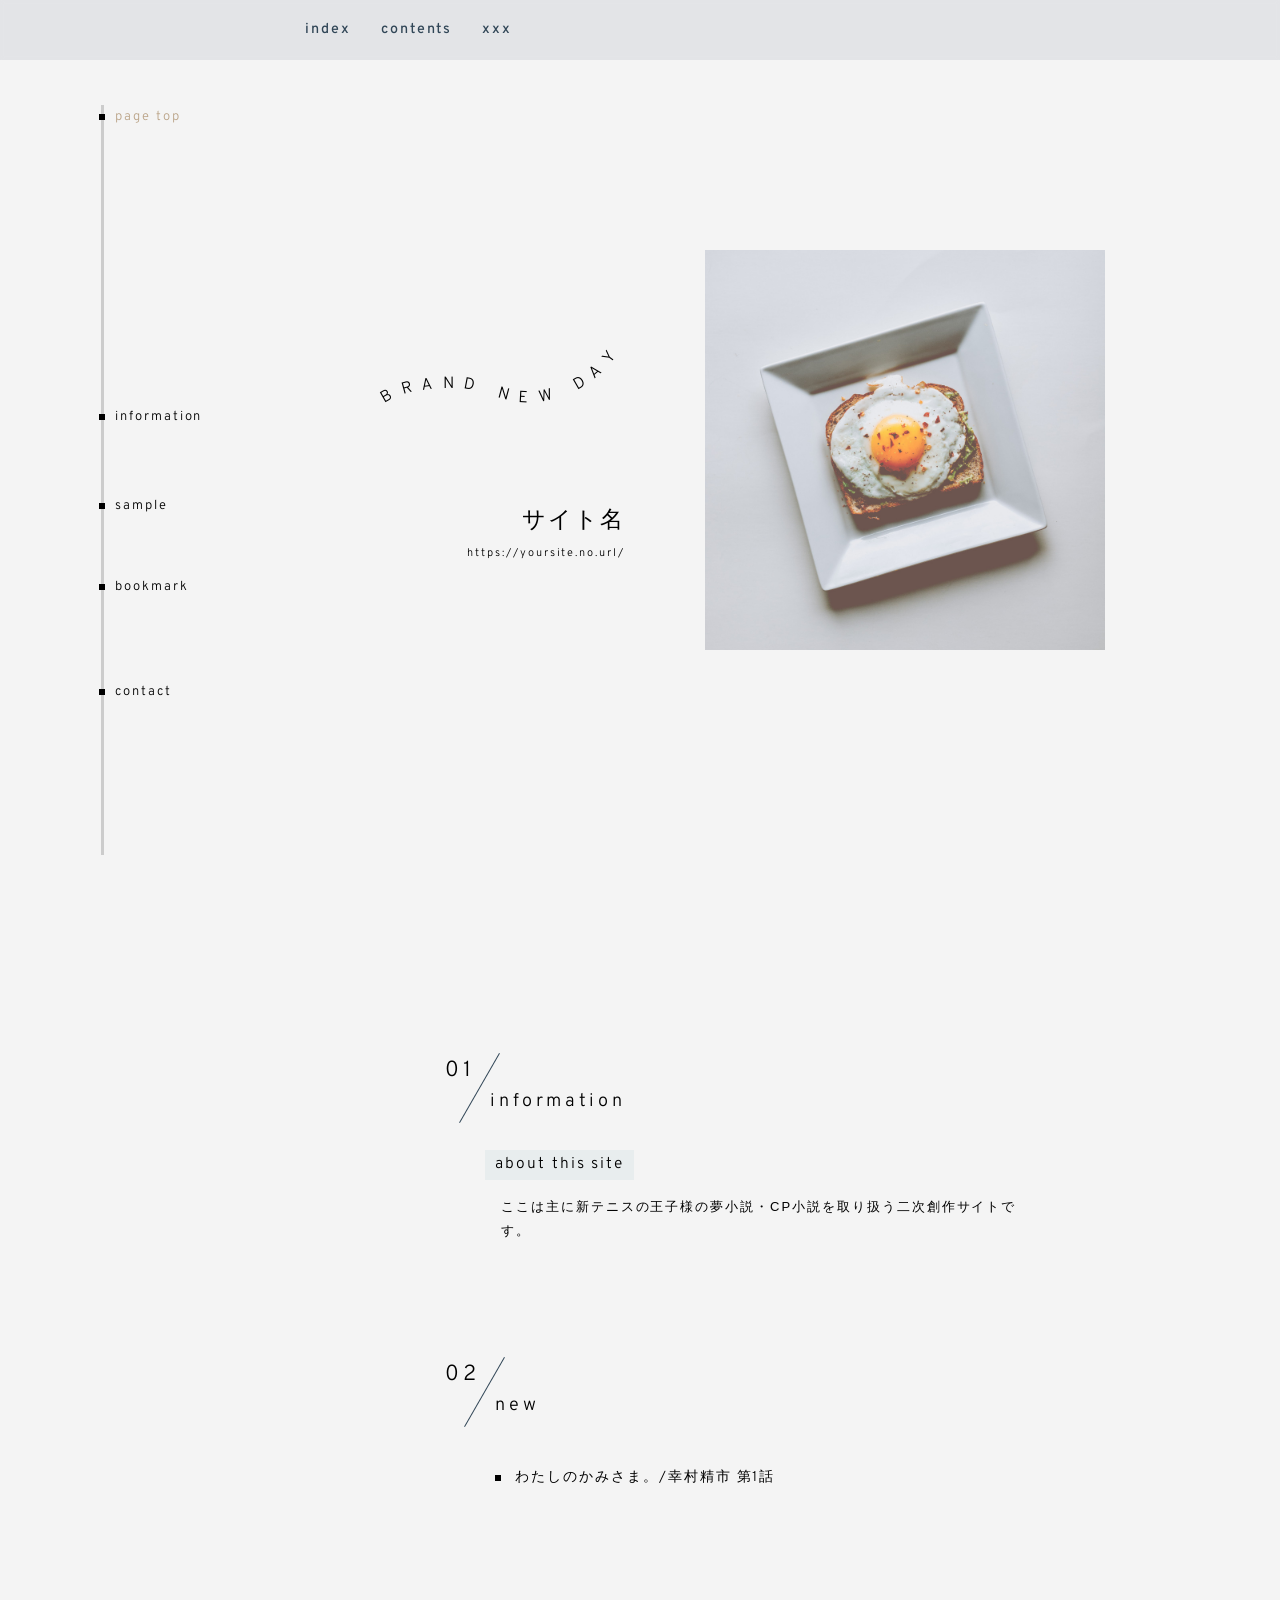
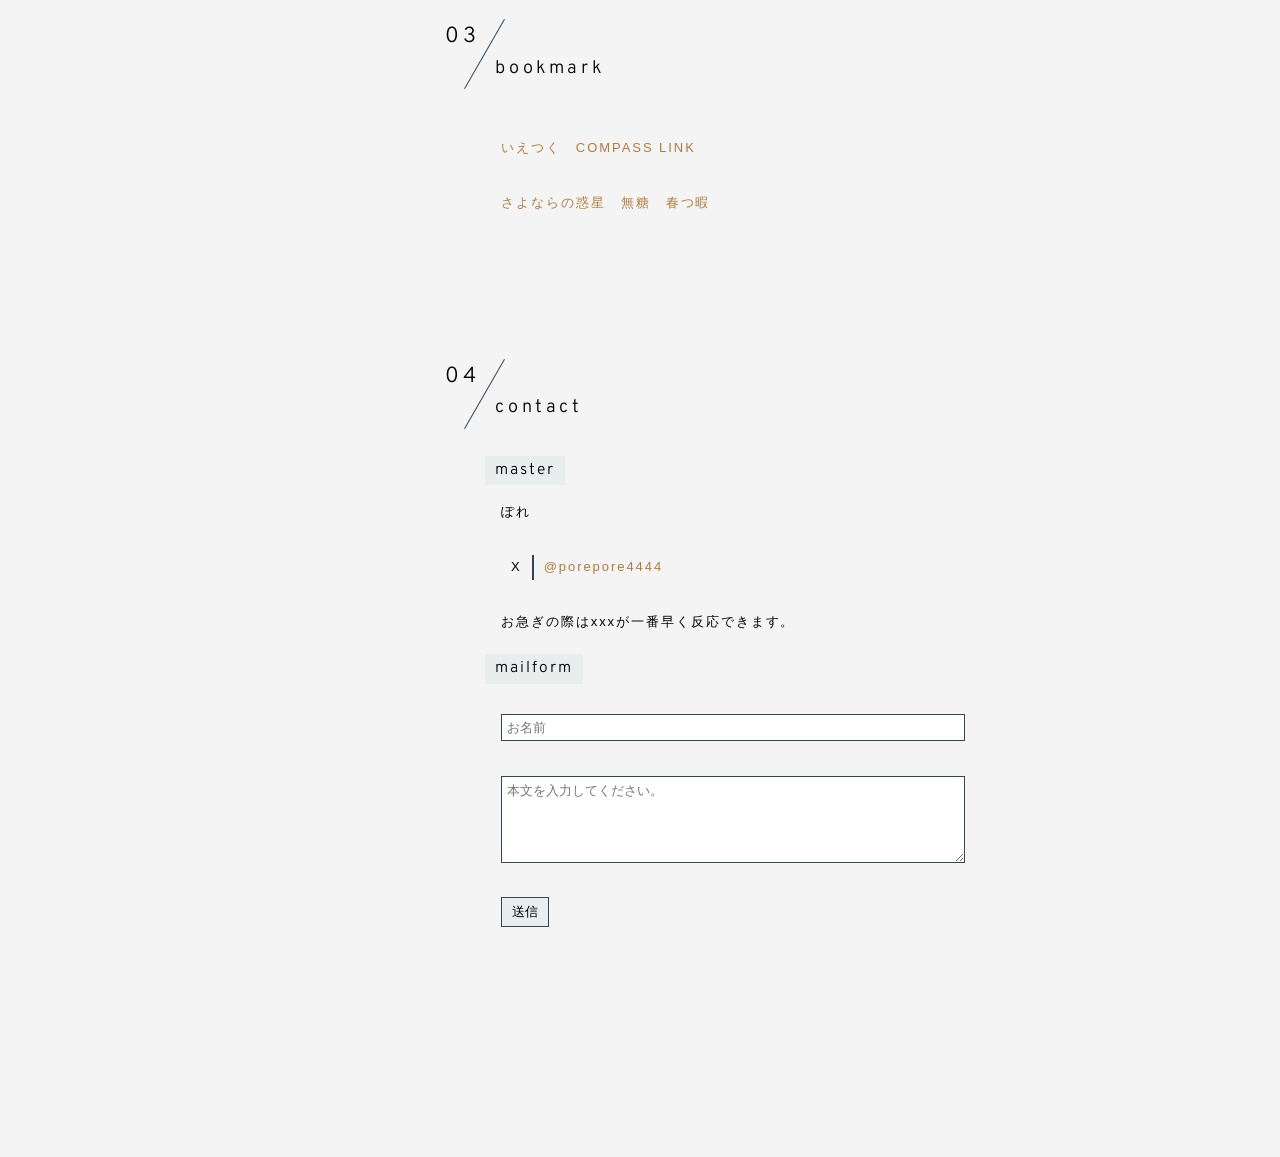
==== design84/index.html @ 9595128a "Update index.html" ====
<!DOCTYPE html>
<html lang="ja">
<head>
<META NAME="GOOGLEBOT" CONTENT="NOINDEX,NOFOLLOW,NOARCHIVE">
<META NAME="ROBOTS" CONTENT="NOARCHIVE,NOINDEX,NOFOLLOW">
<meta name="robots" content="noindex,nofollow,noarchive">
<meta http-equiv="cache-control" content="no-cache">
<meta charset="UTF-8">
<title>7 AM</title>
<meta name="viewport" content="width=device-width, initial-scale=1.0, maximum-scale=1.0, minimum-scale=1.0">
<link rel="stylesheet" type="text/css" href="css/reset.css" media="screen">
<link rel="stylesheet" type="text/css" href="css/design84.css" media="screen">
<link rel="icon" type="image/png" href="img/design84_favicon.png">
</head>
<body>
<!-- ナビゲーション -->
<nav id="navs" class="navs">

    <!-- 「MENU」ボタン（スマホのみ表示） -->
    <div class="navTrigger" id="navTrigger"></div>

    <div class="navWrap">
        <!-- メインナビ（ページ外リンク） -->
        <ul class="mainNav">
        <li><a href="design84.html">index</a></li>
        <li><a href="design84_main.html">contents</a></li>
        <li><a href="URL">xxx</a></li>
        </ul>

        <!-- サイドナビ（ページ内リンク） -->
        <ul id="sideNav" class="sideNav">
        <li><a href="#link_header">page top</a></li>
        <li><a href="#link_info">information</a></li>
        <li><a href="#link_sample">sample</a></li>
        <li><a href="#link_bkm">bookmark</a></li>
        <li><a href="#link_contact">contact</a></li>
        </ul>
    </div><!-- /navWrap -->
</nav><!-- /navs -->


<!-- メイン -->
<div id="allWrap" class="allWrap">

<!-- ヘッダー -->
<header id="link_header" class="mainHeader">

    <div class="headerInfo">
        <div class="wave">
            <svg viewBox="0 0 500 200" xmlns="http://www.w3.org/2000/svg">
            <path id="MyPath"
            fill="none" stroke="#0000"
            d="M 15.86,148.27
            C 23.20,138.92 75.51,114.02 154.51,115.18
            228.91,118.54 249.62,149.06 322.34,144.77
            391.84,135.99 480.78,84.99 493.65,7.64" />
            <text fill="#000" x="50%" textLength="500" lengthAdjust="spacing" text-anchor="middle" dominant-baseline="middle">
                <!-- ↓波状文字の内容変更はここ -->
                <textPath href="#MyPath">brand new day</textPath>
            </text>
            </svg>
        </div><!-- /wave -->

        <div class="siteName">
            <h1><span>サイト名</span></h1>
            <div class="url">https://yoursite.no.url/</div>
        </div><!-- /siteName -->
    </div><!-- /headerInfo -->

</header><!-- /mainHeader -->


<!-- メインコンテンツ -->
<main id="contentsWrap" class="contentsWrap h2-count">

    <section class="box" id="link_info">
        <h2>information</h2>
        <h3><span>about this site</span></h3>
        <p>ここは主に新テニスの王子様の夢小説・CP小説を取り扱う二次創作サイトです。</p>
    </section>

    <section class="box" id="link_sample">
        <h2>new</h2>
         <!--<h2 class="h2-plain"><span>!?</span>heading2</h2>
        <h3><span>heading3</span></h3>-->
        <h4>わたしのかみさま。/幸村精市 第1話</h4>
        <!--<p><a href="">リンク</a>と<em>強調</em>と<strong>もっと強調</strong></p>-->
    </section>

    <section class="box" id="link_bkm">
        <h2>bookmark</h2>

        <!-- 横並びリスト -->
        <ul class="list space">
            <li><a href="https://ietsuku.i-ra.site/">いえつく</a></li>
            <li><a href="https://compslink.jp/">COMPASS LINK</a></li>
        </ul>
        <ul class="list space">
            <li><a href="https://nanos.jp/coeno/">さよならの惑星</a></li>
            <li><a href="https://ragusnon.wwww.jp/">無糖</a></li>
            <li><a href="https://weeisour.daa.jp/">春つ暇</a></li>
        </ul>
    </section>

    <section class="box" id="link_contact">
        <h2>contact</h2>
        <h3><span>master</span></h3>
        <p>ぽれ</p>
        <dl class="list2 space">
            <dt>X</dt>
            <dd><a href="https://x.com/porepore4444">@porepore4444</a></dd>
        </dl>

        <p>お急ぎの際はxxxが一番早く反応できます。</p>
        <h3><span>mailform</span></h3>

        <!-- メールフォーム（ダミー） -->
        <form class="mailForm space">
            <input type="text" placeholder="お名前" class="enter"><br>
            <textarea placeholder="本文を入力してください。" cols="30" rows="5" class="enter"></textarea><br>
            <input type="submit" value="送信" class="button">
        </form>
    </section>

</main><!-- /contentsWrap h2-count -->
</div><!-- /allWrap -->

<!-- フッター（削除OK※デフォルト非表示） -->
<footer class="mainFooter">designed by <a href="https://ragusnon.wwww.jp" rel="noopener">無糖</a></footer>

<!-- jQuery -->
<script src="https://ajax.googleapis.com/ajax/libs/jquery/3.4.1/jquery.min.js"></script>
<script src="js/design84_script.js"></script>
</body>
</html>
---- design84/css/design84.css ----
@charset "utf-8";


@import url('https://fonts.googleapis.com/css2?family=Overpass:wght@300..500&display=swap');

/* フォントのライセンス表記 */
/*
'Overpass' is licensed under the Open Font License.
https://fonts.google.com/specimen/Overpass
*/


/* 基本設定 */

:root {
    --lightColor: #e8edee;
    --darkColor: #314657;
}
html {
    background: transparent;
    font-size: 62.5%;
}
body {
    background: #f4f4f4;
    color: #000;
    min-height: 100vh;
    font-size: 1.3rem;
    font-family: 'メイリオ', 'ヒラギノ角ゴ', sans-serif;
    letter-spacing: .15em;
    line-height: 1.9;
}
a {
    text-decoration: none;
    color: #af7c3f;
}

/* フォント指定まとめて */
h2,
h3,
h4,
.navs,
.mainHeader,
.siteName,
.arch {
    font-family: 'Overpass','メイリオ', 'ヒラギノ角ゴ', sans-serif;
    font-weight: 300;
}



/* 見出し */

h2 {
    display: flex;
     align-items: flex-end;
     gap: 5px;
    position: relative;
     left: -30px;
    margin: 20px 0 10px;
    padding: 10px 0 20px;
    box-sizing: border-box;
    font-size: 1.4em;
    letter-spacing: .2em;
}
h2 > span {
    margin: auto 0 5px;
}
h2::after {
    order: -1;
    content: '';
    display: block;
    position: relative;
    width: 1px;
    height: 80px;
    margin-right: 5px;
    border-left: var(--darkColor) solid 1px;
    box-sizing: border-box;
    transform: translateY(8px) rotate(30deg);
}
.h2-count {
    counter-reset: count;
}
.h2-count h2::before {
    counter-increment: count;
    content: counter(count, decimal-leading-zero);
}
h2 > span,
.h2-count h2::before {
    order: -2;
    margin: 10px 0 auto;
    font-size: 1.2em;
}
.h2-count .h2-plain::before {
    content: none;
}
h3 {
    padding-left: 1rem;
    margin: 20px 0 15px;
    font-size: 1.2em;
}
h2 + h3 {
    margin-top: 0px;
}
h3 > span {
    display: inline-block;
    padding: 0px 10px;
    background: var(--lightColor);
    box-sizing: border-box;
}
h4 {
    margin: 20px 20px 15px;
    font-size: 1.1em;
}
h4::before {
    content: '';
    display: inline-block;
    width: 6px;
    height: 6px;
    margin-right: 1em;
    background: #000;
}
/* 日本語用サイズ調整 */
.ja {
    font-size: 90%;
    line-height: 2.4;
}



/* リスト */

ul,
ol {
    list-style: none;
}

/* 横並び（ブックマーク） */
.list {
    display: flex;
    gap: 15px;
}

/* 項目ごと（SNS） */
.list2 {
    display: grid;
    grid-template-columns: auto 1fr;
    grid-template-rows: auto;
    gap: 15px 10px;
}
.list2 dt {
    padding: 0 10px;
    border-right: var(--darkColor) solid 2px;
    text-align: center;
}



/* フォーム系 */

input[type],
textarea {
    -webkit-appearance: none;
    appearance: none;
    border: var(--darkColor) solid 1px;
    border-radius: 0;
    box-sizing: border-box;
    font-family: inherit;
    font-size: inherit;
}
.enter {
    padding: 5px;
}
.button {
    padding: 5px 10px;
    background: var(--lightColor);
}

/* メールフォーム */
.mailForm {
    display: flex;
     flex-direction: column;
    width: 80%;
}
.mailForm .enter {
    margin-bottom: 10px;
}
.mailForm .button {
    margin-right: auto;
}



/* 強調 */

em {
    border-bottom: #fca54d solid 2px;
    font-style: normal;
}
strong {
    background: #eedecf;
}



/* 段落、余白 */

p {
    margin: 0 2em;
}
.box {
    position: relative;
    padding: 10px ;
    margin: 50px 0;
}
.space {
    margin: 30px 2em;
}
*[id^="link_"] {
    scroll-margin: 80px;
}
.column-2 {
    columns: 2;
}

.allWrap {
    position: relative;

    margin: 0 0 10vh 250px;
    box-sizing: border-box;
}
.contentsWrap {
    width: 55%;
     min-width: 600px;
    padding: 50px 0;
    margin: auto;
}



/* メインコンテンツ */

/* 名前変換フォーム */
.nameChange .enter {
    width: 10em;
}

/* 長編リスト */
.longList {
    display: grid;
     grid-template-columns: 1fr 1fr;
     gap: 20px 50px;
    position: relative;
    height: 100%;

}
.longList li {
    display: flex;
     flex-direction: column;
     gap: 1rem;
    padding: 20px;
    border-left: var(--darkColor) solid 2px;
    box-sizing: border-box;
}
.longList li > img {
    width: 200px;
    height: 40px;
    background: #ead47e;
    object-fit: cover;
    object-position: center;
}
.longInfo {
    color: #777;
    font-size: 1.1rem;
}

/* 短編リスト */
.shortList {
    columns: 2;
}

h4 + .shortList {
    margin-top: 1em;
}
.shortList li {
    margin-bottom: 3px;
}
.shortList li > span {
    margin-left: 1em;
    color: #777;
}
.shortList a:visited {
    color: #b5a58f;
}


/* 本文ページ */
.textWrap {
    width: 90%;
    margin: 0 auto 10vh;
    font-size: 1.1em;
    line-height: 2;
}
.textWrap h2 {
    margin-left: 1em;
}
.textWrap p {
    text-indent: 1em;
}
.atogaki {
    padding: 40px;
    border-top: var(--darkColor) solid 1px;
    font-size: 1.2rem;
    text-align: center;
}



/* ナビゲーション */

.navs {
    position: fixed;
     top: 0;
    z-index: 3;
    backdrop-filter: blur(2px);
}
.navTrigger {
    display: none;
}

/* サイドナビ（ページ内リンク） */
.sideNav {
    position: fixed;
     top: calc(5vh + 60px);
     left: 100px;
    min-width: 150px;
    height: calc(90vh - 60px);
    transition: .5s;
}
.sideNav::before {
    content: '';
    display: block;
    position: absolute;
     top: 0;
     left: 1px;
    width: 2px;
    height: 100%;
    border-left: #ccc solid 3px;
}
.sideNav li > a {
    display: flex;
     align-items: center;
     gap: 10px;
    position: relative;
    max-width: 150px;
    color: #000;
    transition: .3s;
    word-break: break-all;
    z-index: 2;
}
.sideNav li > .js_active {
    position: absolute;
     left: -1px;
}
.sideNav li > a::before {
    flex-shrink: 0;
    content: '';
    display: inline-block;
    width: 6px;
    height: 6px;
    background: #000;
}
.sideNav li .active {
    color: #baa387;
}

/* メインナビ（ページ外リンク） */
.mainNav {
    display: flex;
     align-items: center;
     gap: 0 20px;
    position: relative;
    width: 100vw;
    height: 60px;
    padding: 10px 0 10px 300px;
    background: #d3d5da7d;
    box-sizing: border-box;
    z-index: 2;
}
.mainNav li {
    font-size: 1.1em;
}
.mainNav li a {
    display: inline-block;
    position: relative;
    padding: 3px 5px;
    color: var(--darkColor);
    font-weight: 500;
}



/* ヘッダー */

.mainHeader {
    display: flex;
     justify-content: center;
     align-items: center;
     gap: 30px;
    min-height: 100vh;
    margin-right: 50px;
    box-sizing: border-box;
}
.mainHeader::after {
    flex-basis: 400px;
    content: '';
    display: block;
    width: 400px;
    height: 400px;
    margin-left: 50px;
    background: url('../img/design84_main.jpg') center / contain no-repeat;
}

/* 波状文字 */
.wave {
    align-self: flex-start;
    width: 250px;
    text-align: center;
    font-size: 2.5em;
    text-transform: uppercase;
}

.headerInfo {
    display: flex;
     flex-direction: column;
     justify-content: center;
     align-items: flex-end;
     gap: 50px 0;
    height: 100vh;
    padding: 10vh 0 100px;
    box-sizing: border-box;
    text-align: right;
}
.siteName h1 {
    font-size: 1.8em;
    font-weight: normal;
}
.url {
    font-size: 1.1rem;
}



/* フッター（削除OK※デフォルト非表示） */

.mainFooter {
    display: none;
    margin: 15vh 0 10vh;
    font-size: 1rem;
    text-align: center;
    opacity: .4;
}
.mainFooter a {
    color: #baa387;
}


/* レスポンシブ調整用 */
@media(max-width:850px) {
    body {
        background: #fff;
        font-size: 1.2rem;
    }
    h2 {
        left: 0;  
        font-size: 1.2em;
    }
    h2::after {
        height: 50px;
    }

    *[id^="link_"] {
        scroll-margin: 40px;
    }
    .box {
        padding: 0;
    }
    .allWrap {
        width: 90%;
         min-width: 200px;
         max-width: 500px;
        margin: auto;
    }
    .contentsWrap {
        width: 100%;
        min-width: 200px;
        padding: 10px 0;
    }

    .nameChange .enter {
        width: 7em;
    }
    .longList {
        display: block;
    }
    .longList li {
        padding: 10px 20px;
        margin-bottom: 20px;
    }
    .shortList {
        columns: 1;
    }
    .textWrap {
        font-size: 1em;
    }


    .navWrap {
        display: flex;
         justify-content: space-evenly;
        width: 80vw;
         max-width: 400px;
        height: 100vh;
    }
    .navTrigger {
        display: block;
        position: absolute;
         top: 0;
         left: 100%;

    }
    .view .navTrigger {
        width: calc(100vw - 250px);
        height: 100vh;
    }
    .navTrigger::before {
        content: 'menu';
        display: inline-block;
        height: 40px;
        padding: 0 10px;
        backdrop-filter: blur(2px);
        background: #fffb;
        line-height: 40px;
        text-transform: uppercase;
    }
    .view .navTrigger::before {
        content: 'close';
        color: #777
    }
    .navs {
        background: #fffb;
        transform: translateX(-100%);
        transition: .5s;
    }
    .view.navs {
        transform: translateX(0);
    }
    .sideNav {
        display: flex;
         flex-direction: column;
         align-items: center;
        position: relative;
        top: 10vh;
        left: auto;
        right: 20px;
        width: 40%;
         min-width: 130px;
        font-size: 1rem;
        z-index: 3;
    }
    .sideNav::before {
        right: 0%;
        margin-left: auto;
    }
    .sideNav li a {
        display: flex;
         flex-direction: column;
         align-items: center;
        padding: 0 3px 0 10px;
        box-sizing: border-box;
    }
    .sideNav li a::before {
        content: none;
    }
    .sideNav li > .js_active {
        position: absolute;
        left: auto;
        right: 5px;
    }
    .mainNav {
        display: block;
        position: static;
        width: auto;
        height: 90%;
        padding: 10px;
        margin: 10% 0;
        background: #0000;
    }
    .mainNav li {
        margin-bottom: 1em;
    }

    .mainHeader {
        flex-direction: column;
        margin: 0;
    }
    .mainHeader::after {
        order: -1;
        flex-basis: auto;
        width: 200px;
        height: 200px;
        margin: 0 auto;
    }
    .wave {
        width: 200px;
    }
    .headerInfo {
        gap: 0;
        height: auto;
        padding: 0;
    }

    .mainFooter {
        margin: 50px auto;
    }
}
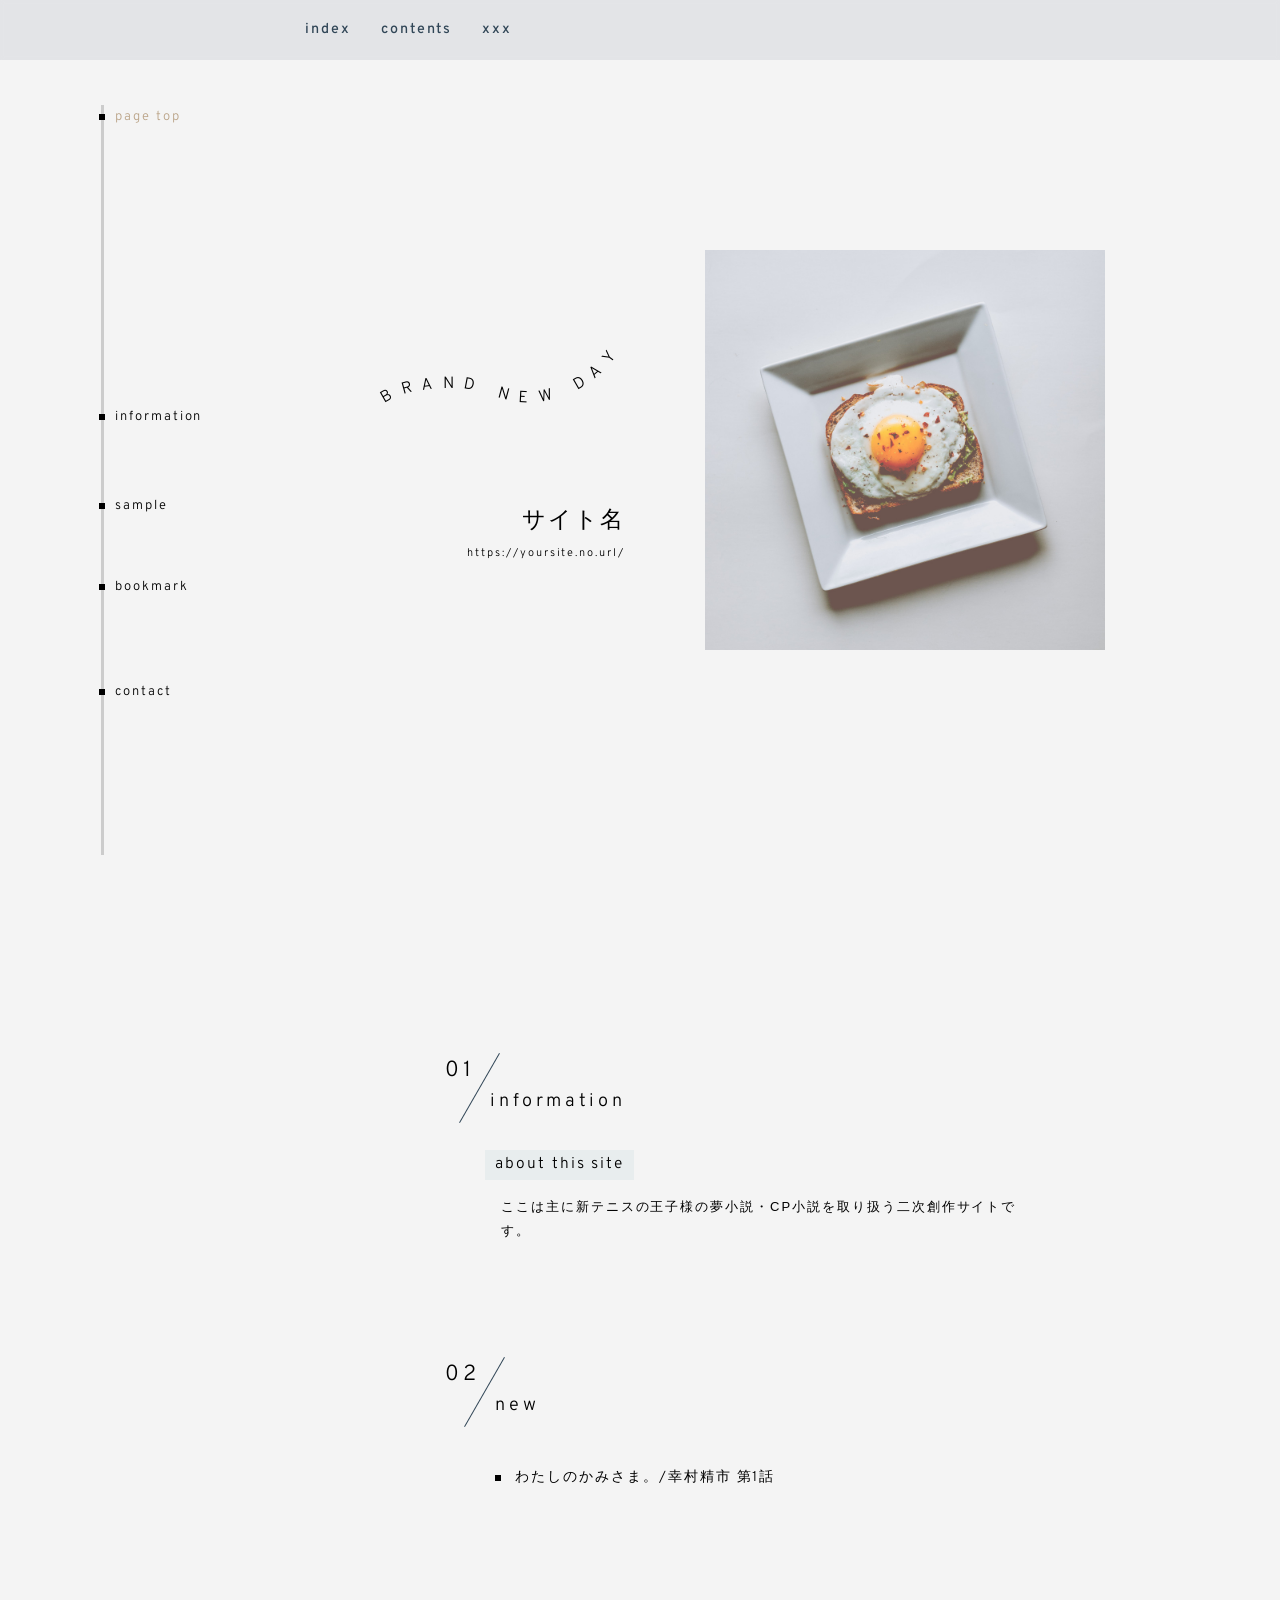
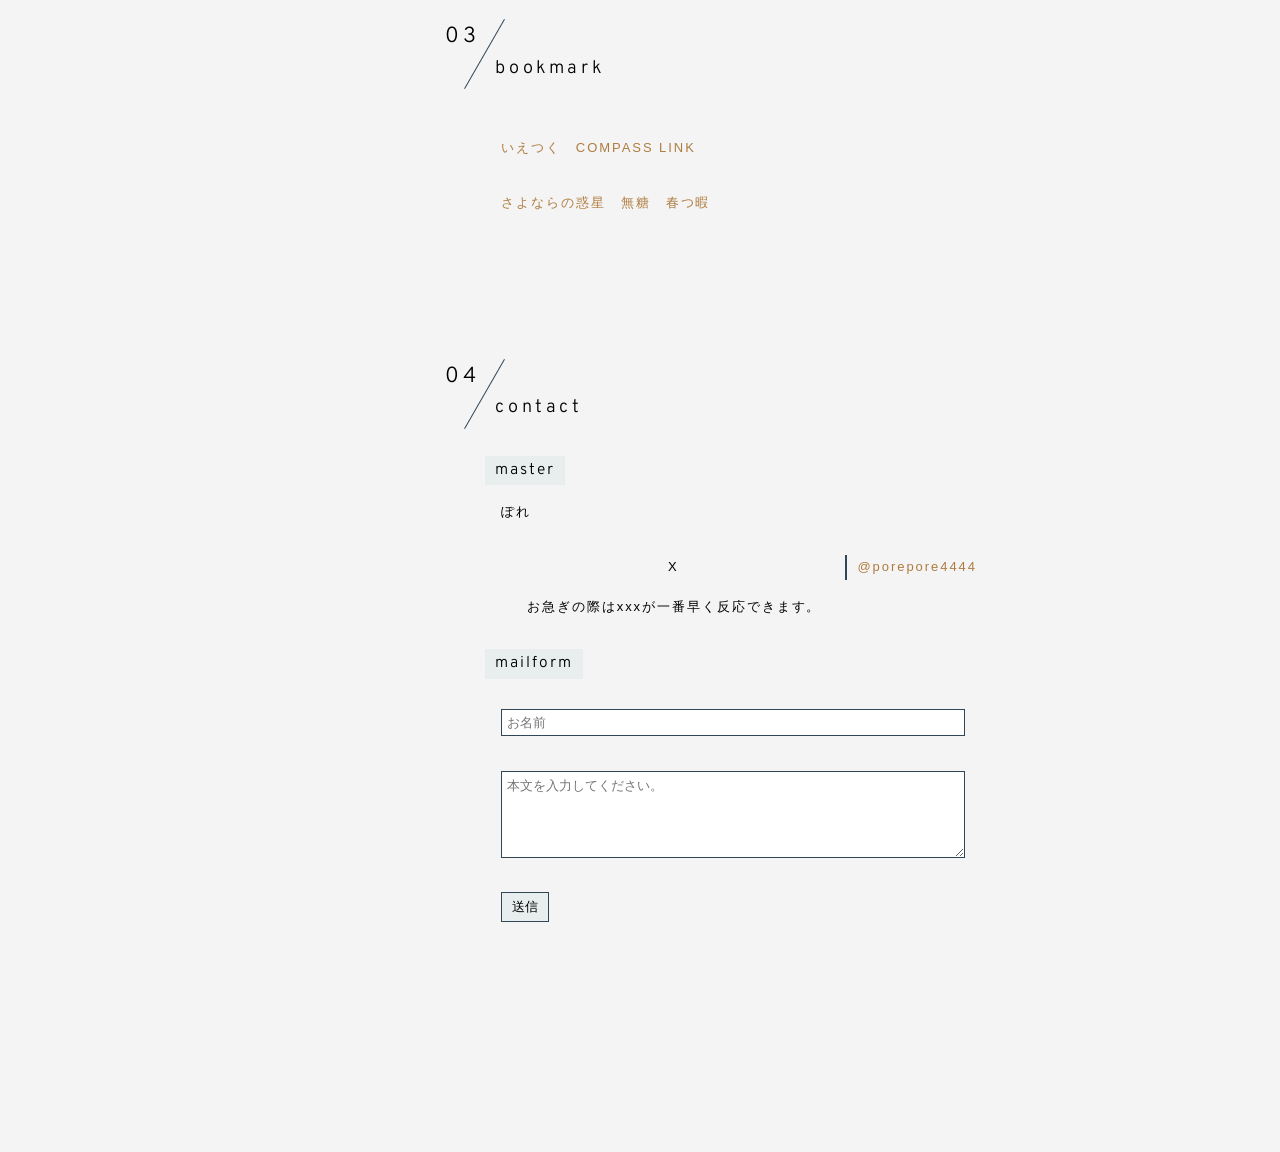
==== commit 2a83e26f: "Update index.html" ====
--- a/design84/index.html
+++ b/design84/index.html
@@ -109,9 +109,8 @@
         <dl class="list2 space">
             <dt>X</dt>
             <dd><a href="https://x.com/porepore4444">@porepore4444</a></dd>
+            <p>お急ぎの際はxxxが一番早く反応できます。</p>
         </dl>
-
-        <p>お急ぎの際はxxxが一番早く反応できます。</p>
         <h3><span>mailform</span></h3>
 
         <!-- メールフォーム（ダミー） -->
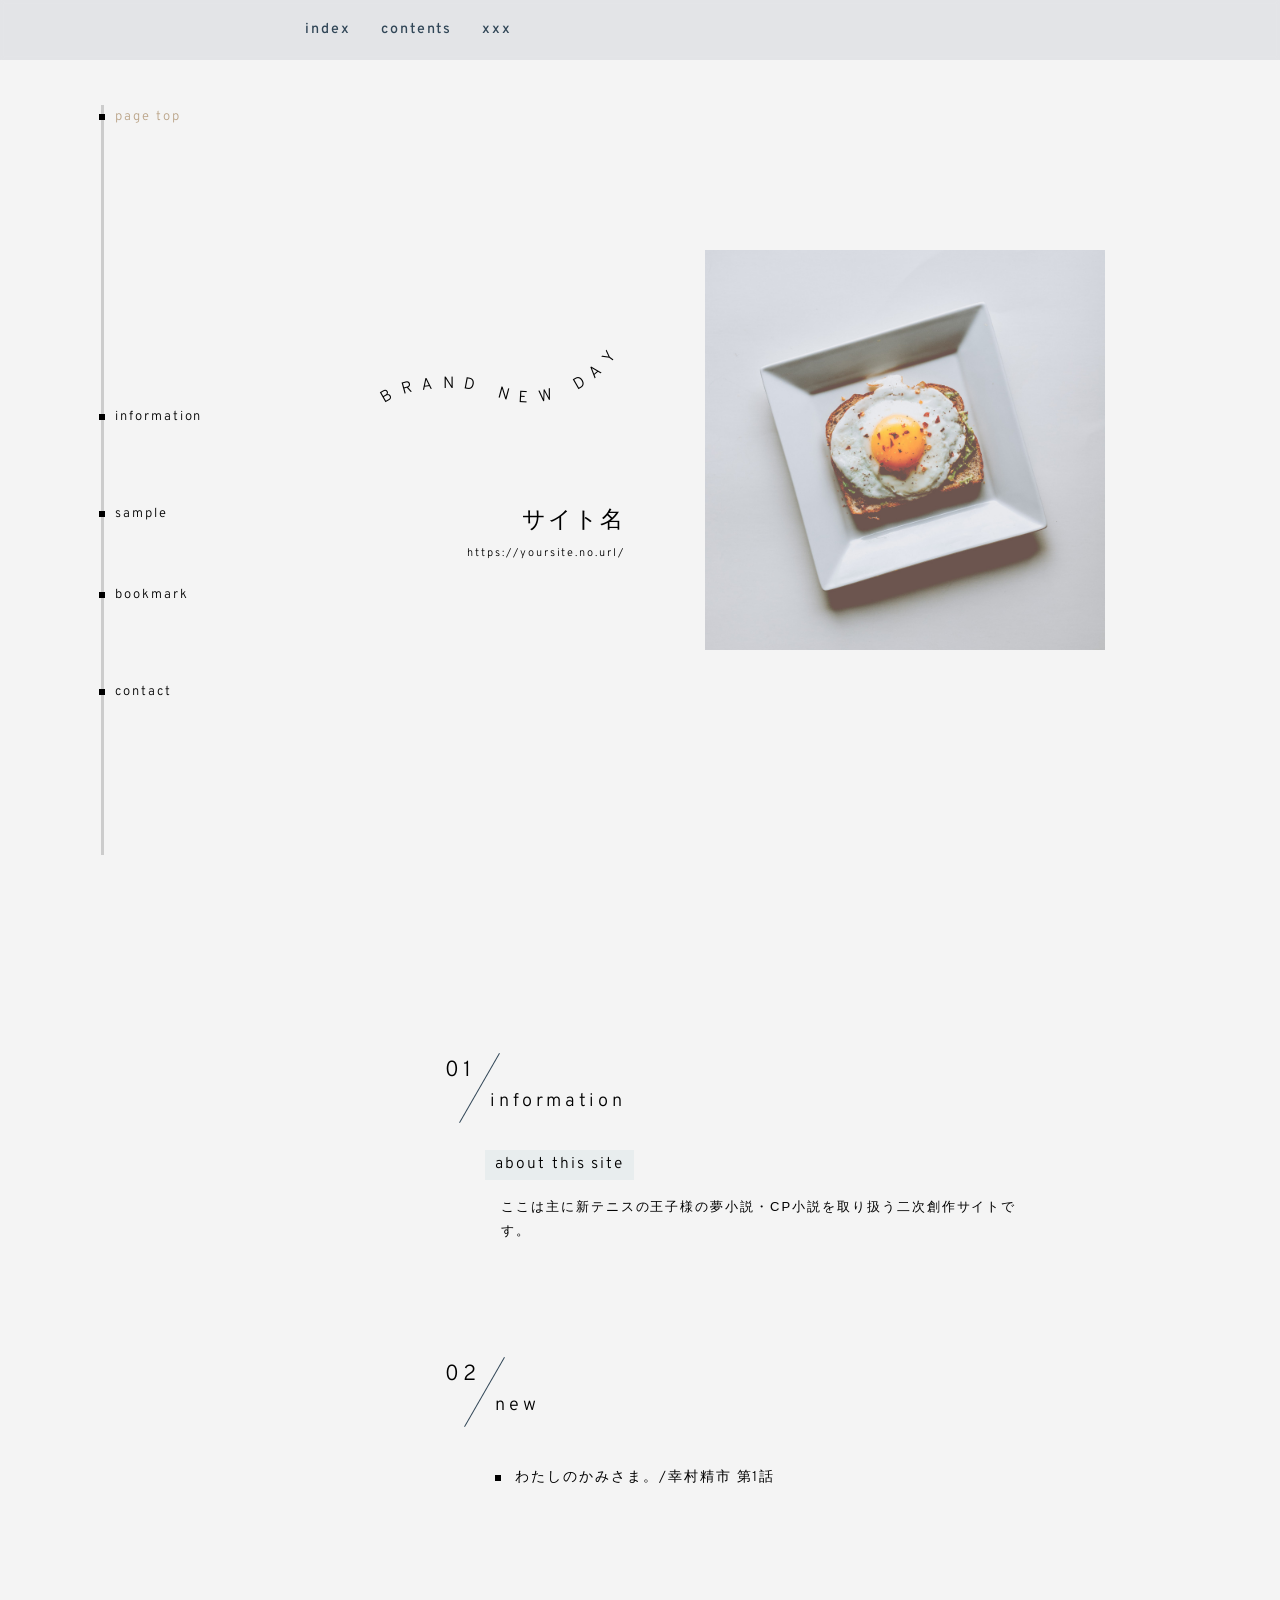
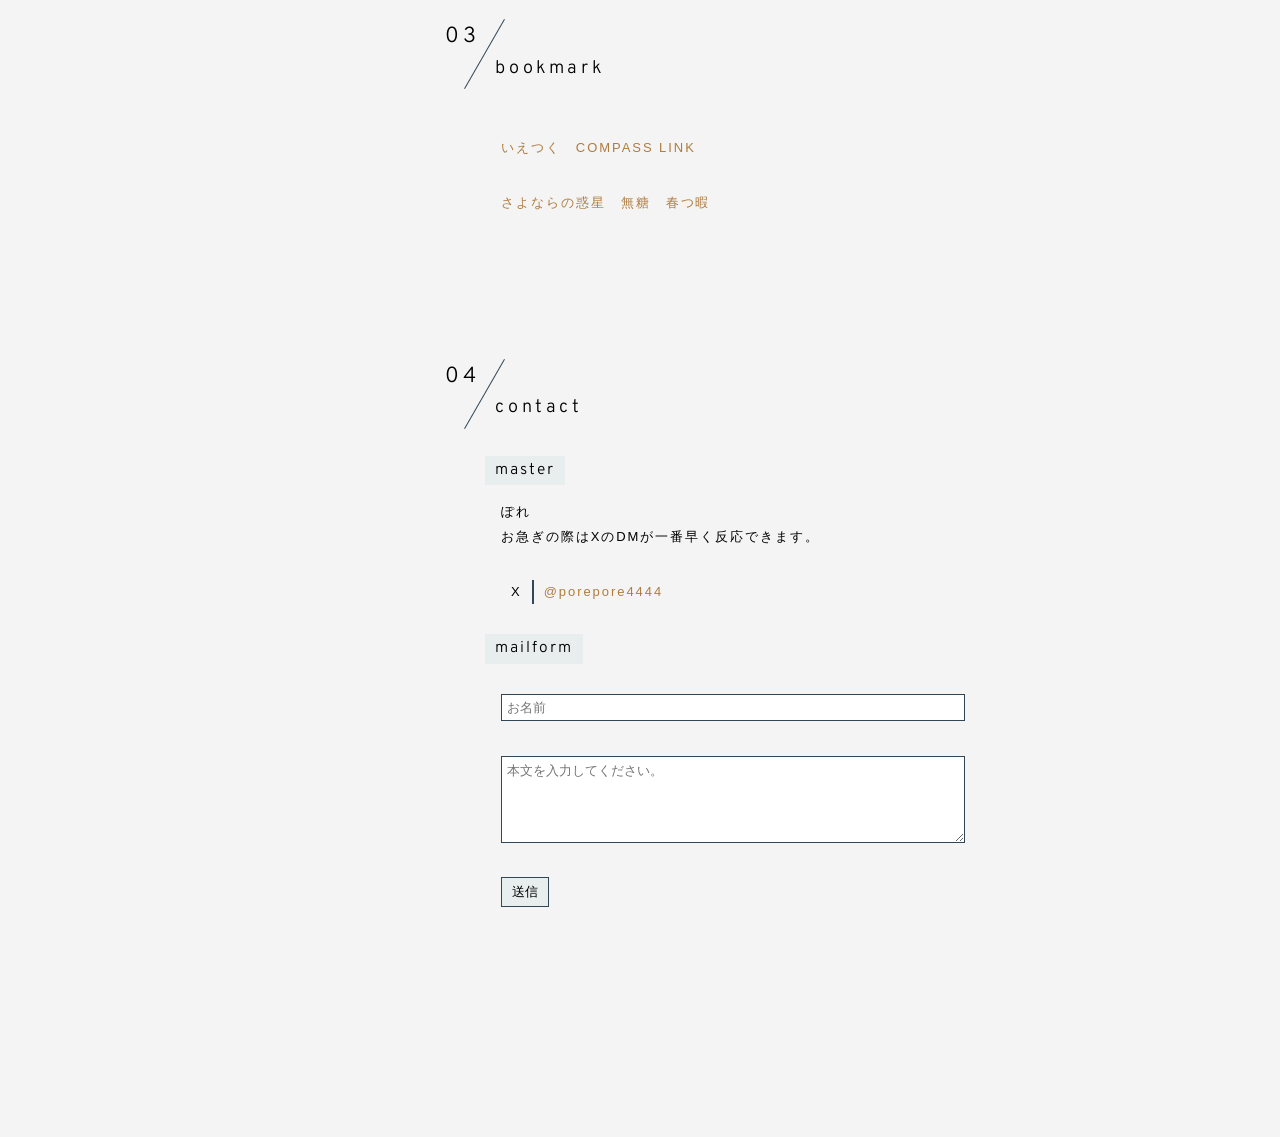
==== commit 211b5b18: "Update index.html" ====
--- a/design84/index.html
+++ b/design84/index.html
@@ -105,11 +105,10 @@
     <section class="box" id="link_contact">
         <h2>contact</h2>
         <h3><span>master</span></h3>
-        <p>ぽれ</p>
+        <p>ぽれ<br>お急ぎの際はXのDMが一番早く反応できます。</p>
         <dl class="list2 space">
             <dt>X</dt>
             <dd><a href="https://x.com/porepore4444">@porepore4444</a></dd>
-            <p>お急ぎの際はxxxが一番早く反応できます。</p>
         </dl>
         <h3><span>mailform</span></h3>
 
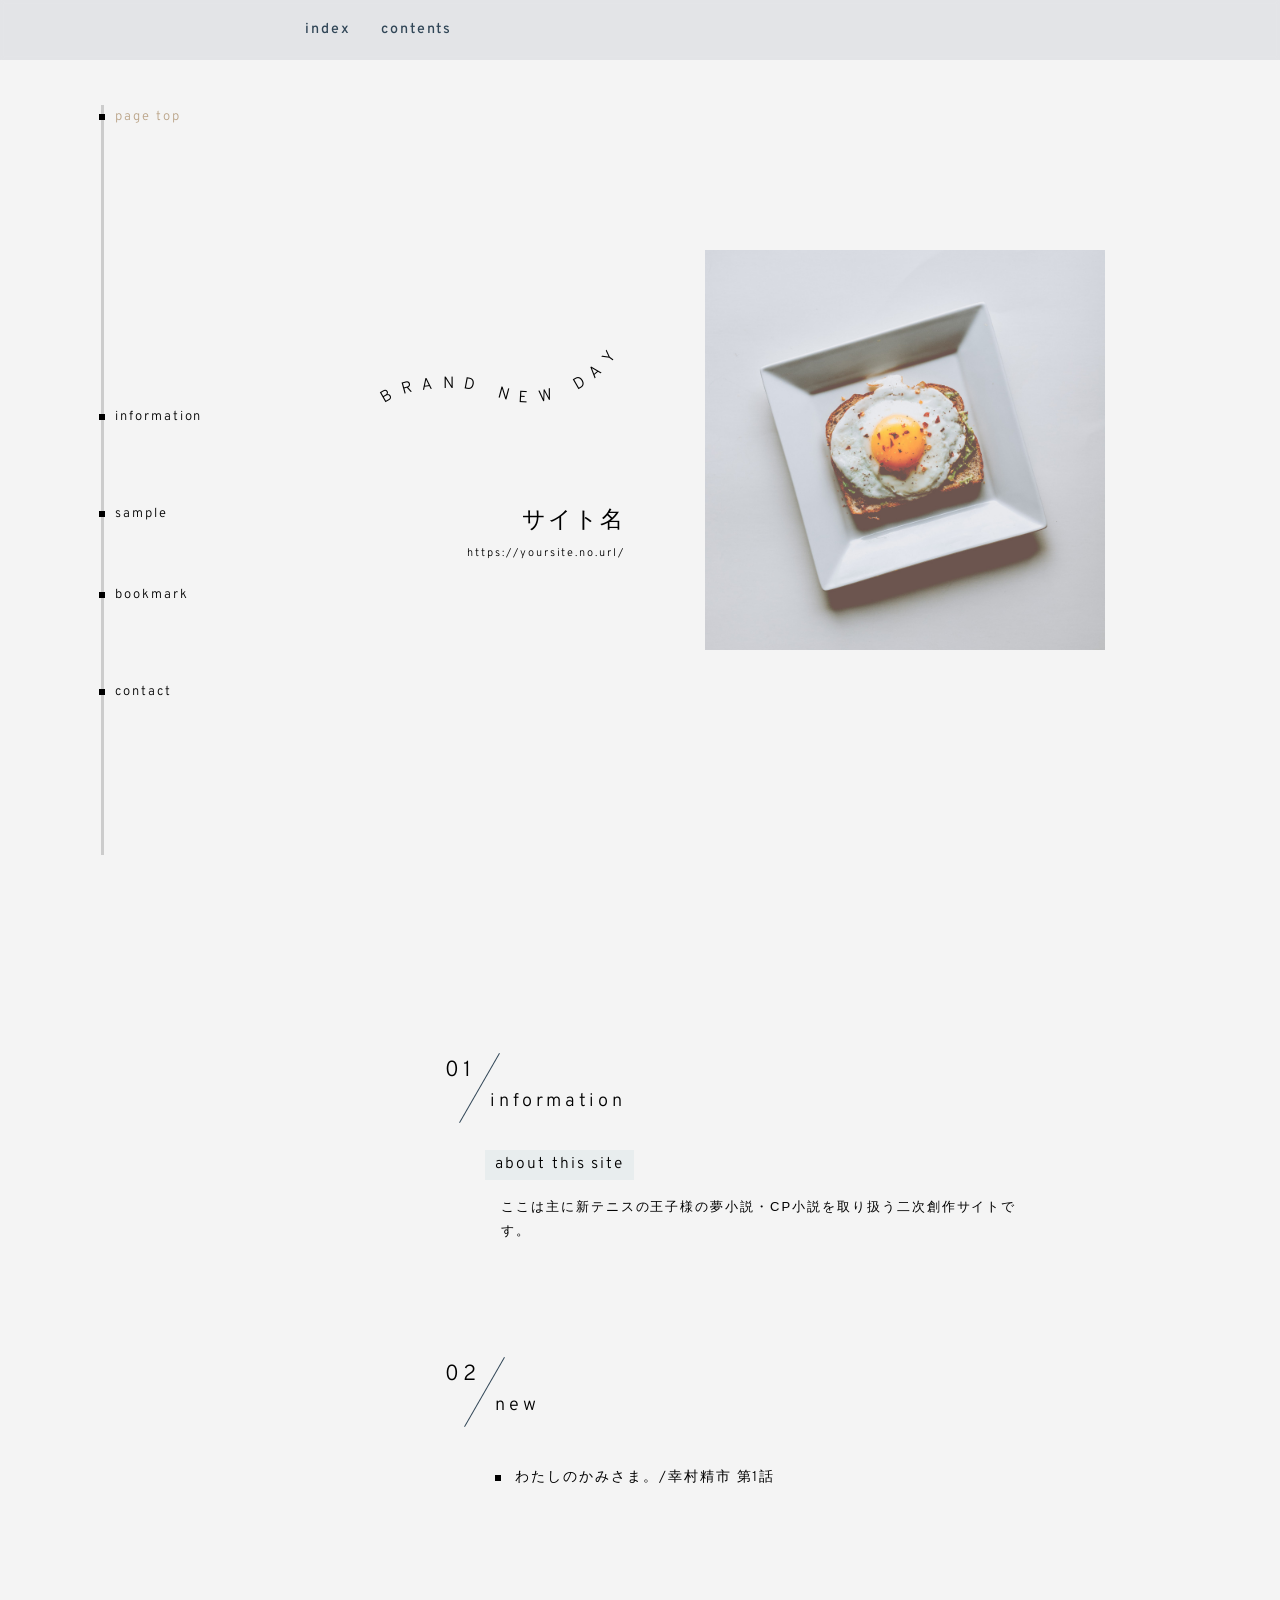
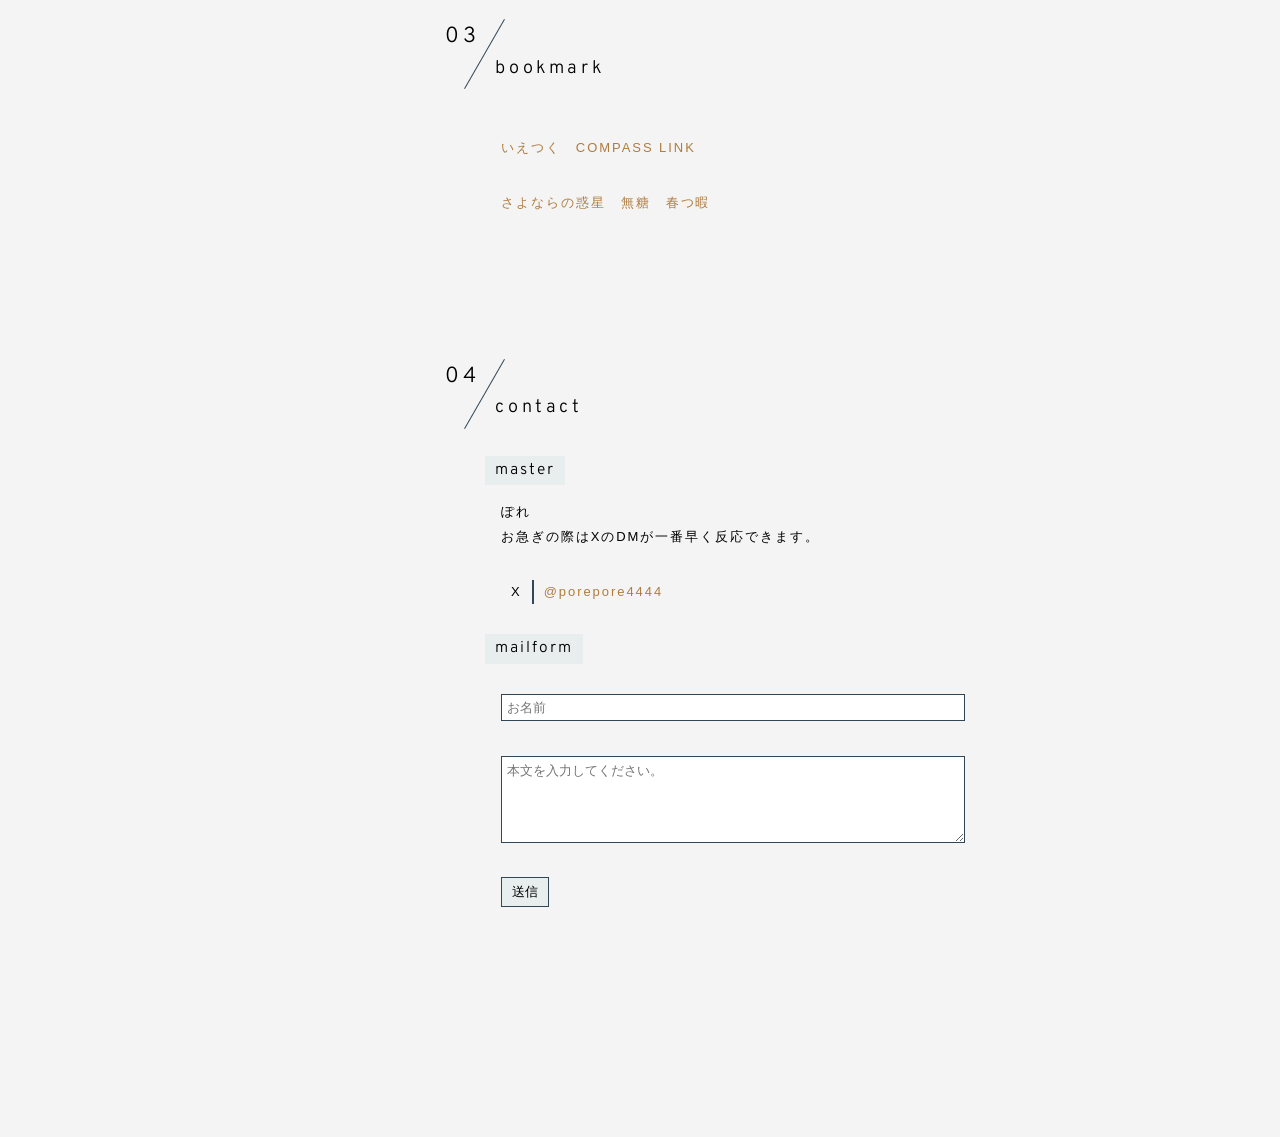
==== commit 138c0142: "Update index.html" ====
--- a/design84/index.html
+++ b/design84/index.html
@@ -22,9 +22,8 @@
     <div class="navWrap">
         <!-- メインナビ（ページ外リンク） -->
         <ul class="mainNav">
-        <li><a href="design84.html">index</a></li>
-        <li><a href="design84_main.html">contents</a></li>
-        <li><a href="URL">xxx</a></li>
+        <li><a href="design84/index.html">index</a></li>
+        <li><a href="design84/contents.html">contents</a></li>
         </ul>
 
         <!-- サイドナビ（ページ内リンク） -->
@@ -105,7 +104,8 @@
     <section class="box" id="link_contact">
         <h2>contact</h2>
         <h3><span>master</span></h3>
-        <p>ぽれ<br>お急ぎの際はXのDMが一番早く反応できます。</p>
+        <p>ぽれ</p>
+        <p>お急ぎの際はXのDMが一番早く反応できます。</p>
         <dl class="list2 space">
             <dt>X</dt>
             <dd><a href="https://x.com/porepore4444">@porepore4444</a></dd>
